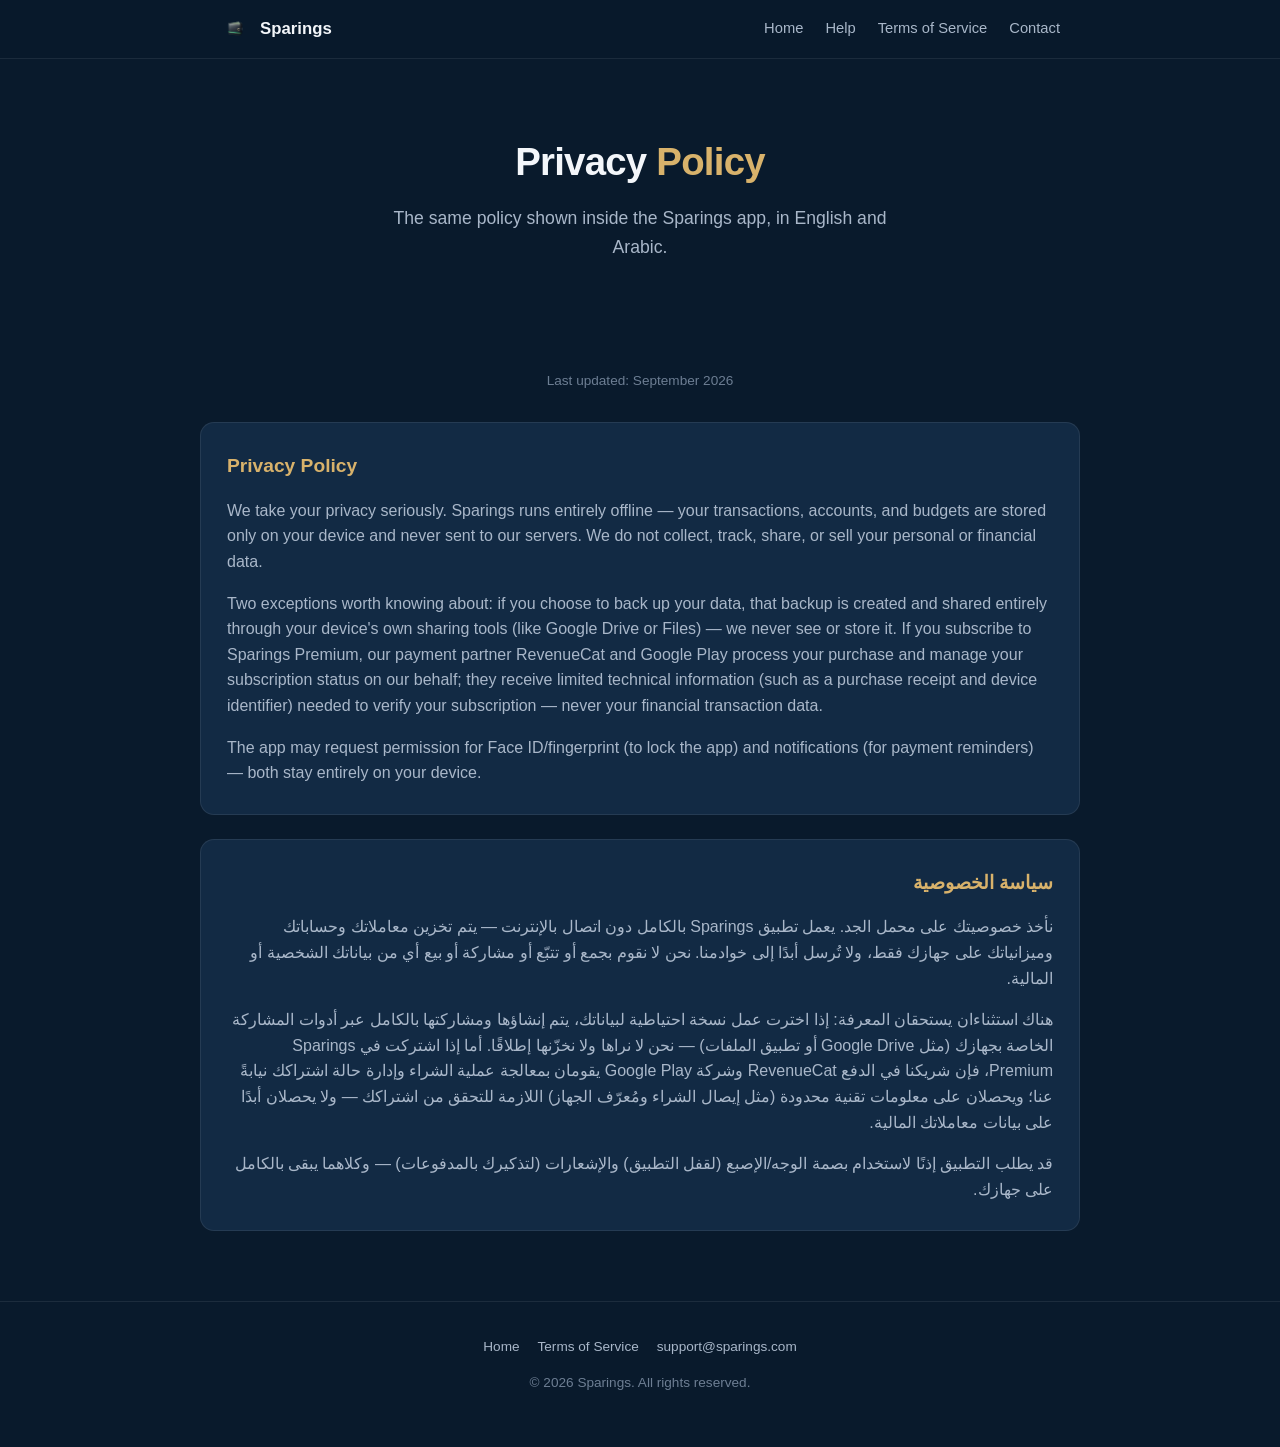
==== privacy.html @ 33c296d5 "Initial commit: Sparings marketing site Static site (no build step) with Home, Privacy Policy, and T" ====
<!DOCTYPE html>
<html lang="en">
<head>
<meta charset="UTF-8" />
<meta name="viewport" content="width=device-width, initial-scale=1.0" />
<title>Privacy Policy — Sparings</title>
<meta name="description" content="Sparings privacy policy: the app works fully offline and all financial data stays on your device." />
<link rel="icon" type="image/png" href="assets/favicon.png" />
<link rel="stylesheet" href="styles.css" />
</head>
<body>

<nav class="nav">
  <div class="wrap">
    <div class="nav-brand">
      <img src="assets/logo.png" alt="Sparings logo" />
      Sparings
    </div>
    <div class="nav-links">
      <a href="index.html">Home</a>
      <a href="index.html#help">Help</a>
      <a href="terms.html">Terms of Service</a>
      <a href="index.html#contact">Contact</a>
    </div>
  </div>
</nav>

<header class="hero" style="padding-bottom: 20px;">
  <h1>Privacy <span class="accent">Policy</span></h1>
  <p class="tagline">The same policy shown inside the Sparings app, in English and Arabic.</p>
</header>

<section class="block" style="border-top: none;">
  <div class="wrap">
    <p class="updated-note">Last updated: September 2026</p>

    <div class="policy-block">
      <h2>Privacy Policy</h2>
      <p>
        We take your privacy seriously. Sparings runs entirely offline — your transactions, accounts,
        and budgets are stored only on your device and never sent to our servers. We do not collect,
        track, share, or sell your personal or financial data.
      </p>
      <p>
        Two exceptions worth knowing about: if you choose to back up your data, that backup is created
        and shared entirely through your device's own sharing tools (like Google Drive or Files) — we
        never see or store it. If you subscribe to Sparings Premium, our payment partner RevenueCat and
        Google Play process your purchase and manage your subscription status on our behalf; they
        receive limited technical information (such as a purchase receipt and device identifier) needed
        to verify your subscription — never your financial transaction data.
      </p>
      <p>
        The app may request permission for Face ID/fingerprint (to lock the app) and notifications (for
        payment reminders) — both stay entirely on your device.
      </p>
    </div>

    <div class="policy-block rtl" lang="ar">
      <h2>سياسة الخصوصية</h2>
      <p>
        نأخذ خصوصيتك على محمل الجد. يعمل تطبيق Sparings بالكامل دون اتصال بالإنترنت — يتم تخزين
        معاملاتك وحساباتك وميزانياتك على جهازك فقط، ولا تُرسل أبدًا إلى خوادمنا. نحن لا نقوم بجمع أو
        تتبّع أو مشاركة أو بيع أي من بياناتك الشخصية أو المالية.
      </p>
      <p>
        هناك استثناءان يستحقان المعرفة: إذا اخترت عمل نسخة احتياطية لبياناتك، يتم إنشاؤها ومشاركتها
        بالكامل عبر أدوات المشاركة الخاصة بجهازك (مثل Google Drive أو تطبيق الملفات) — نحن لا نراها
        ولا نخزّنها إطلاقًا. أما إذا اشتركت في Sparings Premium، فإن شريكنا في الدفع RevenueCat وشركة
        Google Play يقومان بمعالجة عملية الشراء وإدارة حالة اشتراكك نيابةً عنا؛ ويحصلان على معلومات
        تقنية محدودة (مثل إيصال الشراء ومُعرّف الجهاز) اللازمة للتحقق من اشتراكك — ولا يحصلان أبدًا
        على بيانات معاملاتك المالية.
      </p>
      <p>
        قد يطلب التطبيق إذنًا لاستخدام بصمة الوجه/الإصبع (لقفل التطبيق) والإشعارات (لتذكيرك بالمدفوعات)
        — وكلاهما يبقى بالكامل على جهازك.
      </p>
    </div>
  </div>
</section>

<footer id="contact">
  <div class="wrap">
    <div class="footer-links">
      <a href="index.html">Home</a>
      <a href="terms.html">Terms of Service</a>
      <a href="mailto:support@sparings.com">support@sparings.com</a>
    </div>
    <p>© 2026 Sparings. All rights reserved.</p>
  </div>
</footer>

</body>
</html>
---- styles.css ----
/* Sparings — shared site styles */

:root {
  --bg: #091A2C;
  --bg-alt: #0F2338;
  --card: #122A44;
  --border: rgba(255, 255, 255, 0.08);
  --text-primary: #F3F6FA;
  --text-secondary: #A9B7C9;
  --text-muted: #6D7E93;
  --gold: #D8B26B;
  --green: #3FA876;
  --radius: 14px;
  --max-width: 880px;
}

* {
  box-sizing: border-box;
}

html {
  scroll-behavior: smooth;
}

body {
  margin: 0;
  background: var(--bg);
  color: var(--text-primary);
  font-family: -apple-system, BlinkMacSystemFont, "Segoe UI", Roboto, Helvetica, Arial, sans-serif;
  line-height: 1.6;
  -webkit-font-smoothing: antialiased;
}

a {
  color: var(--green);
  text-decoration: none;
}

a:hover {
  text-decoration: underline;
}

.wrap {
  max-width: var(--max-width);
  margin: 0 auto;
  padding: 0 20px;
}

/* Nav */
.nav {
  border-bottom: 1px solid var(--border);
  background: rgba(9, 26, 44, 0.85);
  backdrop-filter: blur(8px);
  position: sticky;
  top: 0;
  z-index: 10;
}

.nav .wrap {
  display: flex;
  align-items: center;
  justify-content: space-between;
  padding-top: 14px;
  padding-bottom: 14px;
}

.nav-brand {
  display: flex;
  align-items: center;
  gap: 10px;
  font-weight: 700;
  font-size: 1.05rem;
  color: var(--text-primary);
}

.nav-brand img {
  width: 30px;
  height: 30px;
}

.nav-links {
  display: flex;
  gap: 22px;
  font-size: 0.92rem;
}

.nav-links a {
  color: var(--text-secondary);
}

.nav-links a:hover {
  color: var(--text-primary);
  text-decoration: none;
}

/* Hero */
.hero {
  text-align: center;
  padding: 72px 20px 56px;
}

.hero img.logo {
  width: 96px;
  height: 96px;
  margin-bottom: 22px;
  filter: drop-shadow(0 6px 18px rgba(0, 0, 0, 0.35));
}

.hero h1 {
  font-size: 2.4rem;
  margin: 0 0 12px;
  letter-spacing: -0.02em;
}

.hero .accent {
  color: var(--gold);
}

.hero p.tagline {
  color: var(--text-secondary);
  font-size: 1.1rem;
  max-width: 520px;
  margin: 0 auto 30px;
}

.pill-row {
  display: flex;
  justify-content: center;
  gap: 10px;
  flex-wrap: wrap;
  margin-bottom: 34px;
}

.pill {
  border: 1px solid var(--border);
  background: var(--card);
  color: var(--text-secondary);
  font-size: 0.82rem;
  padding: 6px 14px;
  border-radius: 999px;
}

.pill .dot {
  color: var(--green);
  margin-inline-end: 6px;
}

/* Download buttons */
.download-row {
  display: flex;
  justify-content: center;
  gap: 14px;
  flex-wrap: wrap;
}

.btn-store {
  display: inline-flex;
  align-items: center;
  gap: 10px;
  border: 1px solid var(--border);
  background: var(--card);
  color: var(--text-muted);
  padding: 12px 22px;
  border-radius: var(--radius);
  font-size: 0.95rem;
  font-weight: 600;
  cursor: not-allowed;
  user-select: none;
}

.btn-store .store-icon {
  font-size: 1.2rem;
}

.btn-store .soon {
  font-size: 0.7rem;
  font-weight: 700;
  text-transform: uppercase;
  letter-spacing: 0.04em;
  color: var(--gold);
  border: 1px solid var(--gold);
  border-radius: 999px;
  padding: 2px 8px;
  margin-inline-start: 4px;
}

/* Sections */
section.block {
  padding: 46px 20px;
  border-top: 1px solid var(--border);
}

section.block .wrap {
  padding: 0;
}

.section-title {
  font-size: 1.5rem;
  margin: 0 0 8px;
  text-align: center;
}

.section-sub {
  color: var(--text-secondary);
  text-align: center;
  margin: 0 auto 34px;
  max-width: 520px;
}

/* Feature grid */
.feature-grid {
  display: grid;
  grid-template-columns: repeat(3, 1fr);
  gap: 16px;
}

@media (max-width: 640px) {
  .feature-grid {
    grid-template-columns: 1fr;
  }
}

.feature-card {
  background: var(--card);
  border: 1px solid var(--border);
  border-radius: var(--radius);
  padding: 20px;
}

.feature-card .icon {
  font-size: 1.6rem;
  margin-bottom: 10px;
  display: block;
}

.feature-card h3 {
  margin: 0 0 6px;
  font-size: 1.02rem;
}

.feature-card p {
  margin: 0;
  color: var(--text-secondary);
  font-size: 0.92rem;
}

/* Screenshot gallery ("See it in action") */
.screenshot-grid {
  display: grid;
  grid-template-columns: repeat(3, 1fr);
  gap: 22px 18px;
}

@media (max-width: 640px) {
  .screenshot-grid {
    grid-template-columns: repeat(2, 1fr);
    gap: 18px 12px;
  }
}

@media (max-width: 400px) {
  .screenshot-grid {
    grid-template-columns: 1fr;
    max-width: 260px;
    margin: 0 auto;
  }
}

.screenshot-card {
  display: flex;
  flex-direction: column;
  align-items: center;
  gap: 10px;
}

.screenshot-card img {
  display: block;
  width: 100%;
  height: auto;
  border-radius: var(--radius);
  border: 1px solid var(--border);
  background: var(--card);
  box-shadow: 0 10px 26px rgba(0, 0, 0, 0.35);
}

.screenshot-card span {
  font-size: 0.82rem;
  font-weight: 600;
  color: var(--text-secondary);
}

/* FAQ (native <details>) */
.faq-item {
  background: var(--card);
  border: 1px solid var(--border);
  border-radius: var(--radius);
  margin-bottom: 10px;
  overflow: hidden;
}

.faq-item summary {
  list-style: none;
  cursor: pointer;
  padding: 16px 20px;
  font-weight: 600;
  font-size: 0.98rem;
  display: flex;
  align-items: center;
  justify-content: space-between;
  gap: 12px;
}

.faq-item summary::-webkit-details-marker {
  display: none;
}

.faq-item summary::after {
  content: "+";
  color: var(--gold);
  font-size: 1.2rem;
  font-weight: 400;
  flex-shrink: 0;
}

.faq-item[open] summary::after {
  content: "\2212";
}

.faq-item .faq-answer {
  padding: 0 20px 18px;
  color: var(--text-secondary);
  font-size: 0.93rem;
}

/* Privacy / Terms pages */
.policy-block {
  background: var(--card);
  border: 1px solid var(--border);
  border-radius: var(--radius);
  padding: 28px 26px;
  margin-bottom: 24px;
}

.policy-block h2 {
  margin-top: 0;
  font-size: 1.2rem;
  color: var(--gold);
}

.policy-block p {
  color: var(--text-secondary);
  margin-bottom: 14px;
}

.policy-block p:last-child {
  margin-bottom: 0;
}

.policy-block.rtl {
  direction: rtl;
  text-align: right;
}

.updated-note {
  color: var(--text-muted);
  font-size: 0.85rem;
  text-align: center;
  margin-bottom: 30px;
}

/* Footer */
footer {
  border-top: 1px solid var(--border);
  padding: 34px 20px 40px;
  text-align: center;
  color: var(--text-muted);
  font-size: 0.85rem;
}

footer a {
  color: var(--text-secondary);
}

footer .footer-links {
  margin-bottom: 12px;
  display: flex;
  justify-content: center;
  gap: 18px;
  flex-wrap: wrap;
}

footer .footer-links a {
  color: var(--text-secondary);
}
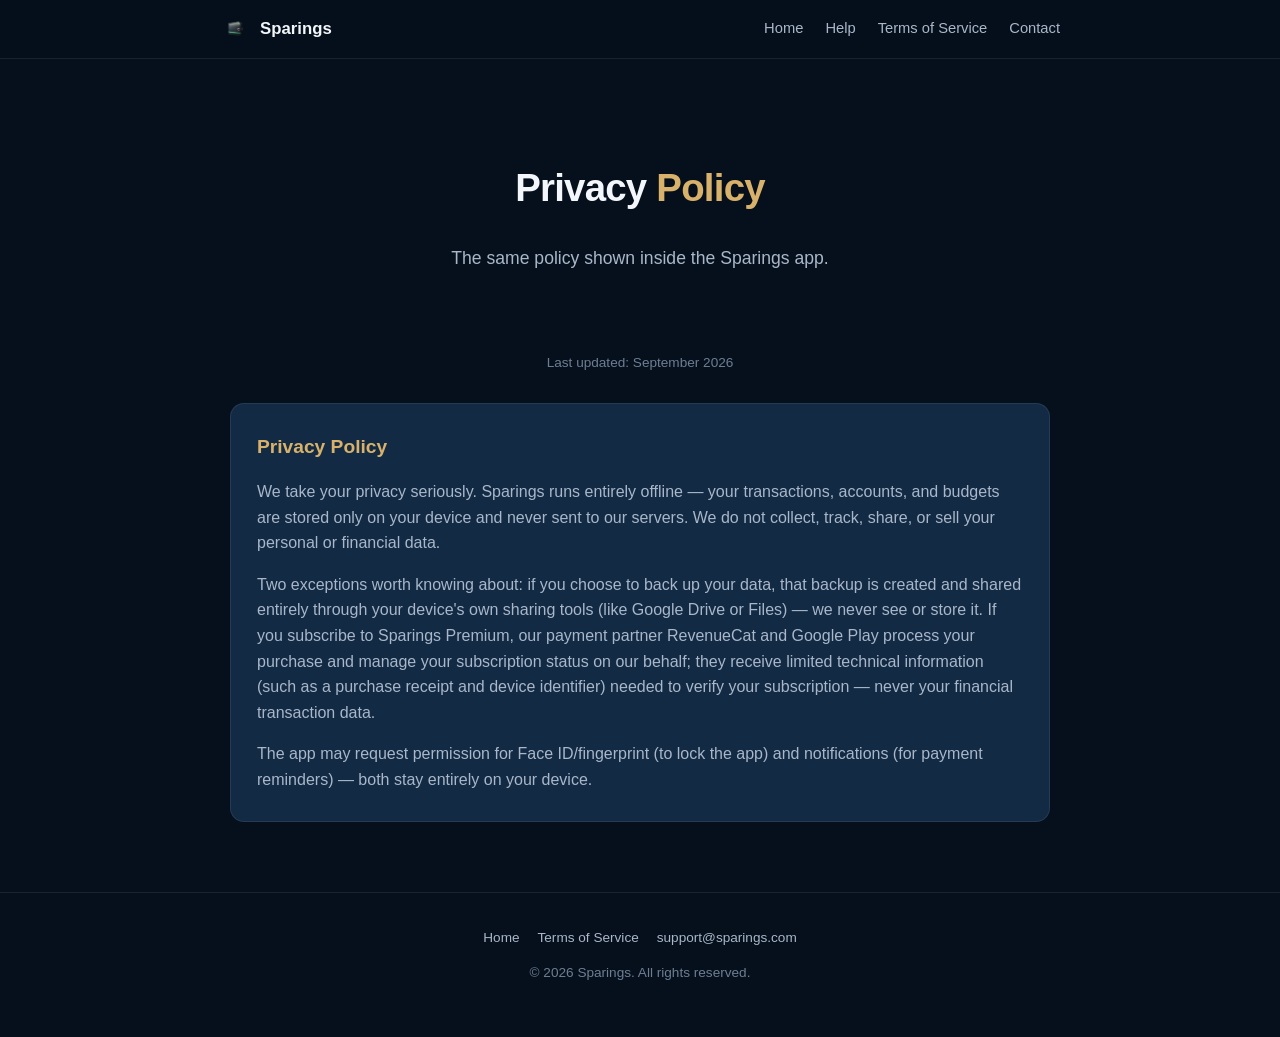
==== commit 3314a82a: "Center PP/TOS pages, hide Arabic section temporarily, add Soon tag to App Store badge, fix Google Pl" ====
--- a/privacy.html
+++ b/privacy.html
@@ -12,10 +12,10 @@
 
 <nav class="nav">
   <div class="wrap">
-    <div class="nav-brand">
+    <a href="index.html" class="nav-brand">
       <img src="assets/logo.png" alt="Sparings logo" />
       Sparings
-    </div>
+    </a>
     <div class="nav-links">
       <a href="index.html">Home</a>
       <a href="index.html#help">Help</a>
@@ -27,7 +27,7 @@
 
 <header class="hero" style="padding-bottom: 20px;">
   <h1>Privacy <span class="accent">Policy</span></h1>
-  <p class="tagline">The same policy shown inside the Sparings app, in English and Arabic.</p>
+  <p class="tagline">The same policy shown inside the Sparings app.</p>
 </header>
 
 <section class="block" style="border-top: none;">
@@ -55,6 +55,9 @@
       </p>
     </div>
 
+    <!-- Arabic translation — hidden for now (site/app are English-only
+         until the full localization pass after launch). Restore this
+         block, and the "in English and Arabic" subtitle wording, then.
     <div class="policy-block rtl" lang="ar">
       <h2>سياسة الخصوصية</h2>
       <p>
@@ -75,6 +78,7 @@
         — وكلاهما يبقى بالكامل على جهازك.
       </p>
     </div>
+    -->
   </div>
 </section>
 
--- a/styles.css
+++ b/styles.css
@@ -1,7 +1,9 @@
 /* Sparings — shared site styles */
 
 :root {
-  --bg: #091A2C;
+  /* Deepened ~36% in lightness from the original #091A2C, same hue/tone
+     (a dark navy-teal), so gold/green accents read with more contrast. */
+  --bg: #06101C;
   --bg-alt: #0F2338;
   --card: #122A44;
   --border: rgba(255, 255, 255, 0.08);
@@ -49,7 +51,9 @@
 /* Nav */
 .nav {
   border-bottom: 1px solid var(--border);
-  background: rgba(9, 26, 44, 0.85);
+  /* rgb(6, 16, 28) = --bg — kept as a literal (not var()) so the alpha
+     can be applied; update alongside --bg if that value ever changes. */
+  background: rgba(6, 16, 28, 0.85);
   backdrop-filter: blur(8px);
   position: sticky;
   top: 0;
@@ -73,6 +77,10 @@
   color: var(--text-primary);
 }
 
+.nav-brand:hover {
+  text-decoration: none;
+}
+
 .nav-brand img {
   width: 30px;
   height: 30px;
@@ -93,10 +101,66 @@
   text-decoration: none;
 }
 
+/* Nav — mobile hamburger toggle, hidden on desktop */
+.nav-toggle {
+  display: none;
+  flex-direction: column;
+  justify-content: center;
+  align-items: center;
+  gap: 4px;
+  width: 34px;
+  height: 34px;
+  padding: 0;
+  background: transparent;
+  border: 1px solid var(--border);
+  border-radius: 8px;
+  cursor: pointer;
+}
+
+.nav-toggle span {
+  display: block;
+  width: 16px;
+  height: 2px;
+  background: var(--text-primary);
+  border-radius: 2px;
+}
+
+/* Same breakpoint as .hero-inner's mobile layout below */
+@media (max-width: 900px) {
+  .nav-toggle {
+    display: flex;
+  }
+
+  .nav-links {
+    display: none;
+    position: absolute;
+    top: 100%;
+    left: 0;
+    right: 0;
+    flex-direction: column;
+    gap: 0;
+    background: var(--bg-alt);
+    border-bottom: 1px solid var(--border);
+  }
+
+  .nav-links.open {
+    display: flex;
+  }
+
+  .nav-links a {
+    padding: 14px 20px;
+    border-top: 1px solid var(--border);
+  }
+}
+
 /* Hero */
 .hero {
   text-align: center;
-  padding: 72px 20px 56px;
+  /* Bottom padding kept modest on purpose — section.block already adds its
+     own 46px top padding right after, so the two stack into the visible gap
+     before the next heading. Don't raise this much without accounting for
+     that combined total. */
+  padding: 72px 20px 40px;
 }
 
 .hero img.logo {
@@ -108,7 +172,7 @@
 
 .hero h1 {
   font-size: 2.4rem;
-  margin: 0 0 12px;
+  margin: 1 0 12px;
   letter-spacing: -0.02em;
 }
 
@@ -121,6 +185,46 @@
   font-size: 1.1rem;
   max-width: 520px;
   margin: 0 auto 30px;
+  margin-left: -1px;
+}
+
+/* Privacy/Terms pages only — <p class="tagline"> sits directly under
+   <header class="hero"> here (no .hero-inner/.hero-text wrapper like the
+   homepage), so the rule above's margin-left:-1px leaves margin-right at
+   its default "auto" with nothing to balance it against, which pins the
+   whole line to the left instead of centering it. Higher-specificity
+   direct-child selector restores centering without touching the homepage. */
+header.hero > p.tagline {
+  text-align: center;
+  max-width: 600px;
+  margin: 0 auto;
+}
+
+/* Hero layout — two columns on wide screens (copy left, floating phone
+   right); privacy.html/terms.html's plain text-only .hero (no .hero-inner)
+   is untouched by any of this and keeps the simple centered rules above. */
+.hero-inner {
+  max-width: 1080px;
+  margin: 0 auto;
+  display: flex;
+  align-items: center;
+  justify-content: center;
+  gap: 56px;
+}
+
+.hero-text {
+  flex: 1 1 420px;
+  text-align: left;
+}
+
+.hero-text .tagline {
+  margin: 0 0 30px;
+}
+
+.hero-text .pill-row,
+.hero-text .download-row {
+  justify-content: flex-start;
+  margin-left: -4px;
 }
 
 .pill-row {
@@ -145,7 +249,7 @@
   margin-inline-end: 6px;
 }
 
-/* Download buttons */
+/* Download buttons — official store badge artwork */
 .download-row {
   display: flex;
   justify-content: center;
@@ -153,35 +257,149 @@
   flex-wrap: wrap;
 }
 
-.btn-store {
-  display: inline-flex;
-  align-items: center;
-  gap: 10px;
-  border: 1px solid var(--border);
-  background: var(--card);
-  color: var(--text-muted);
-  padding: 12px 22px;
-  border-radius: var(--radius);
-  font-size: 0.95rem;
-  font-weight: 600;
-  cursor: not-allowed;
+.store-badge-wrap {
+  display: inline-block;
+  /* Google Play badge: no live listing yet, but nothing marks it
+     unavailable (that's App Store-only, via --soon below), so it should
+     read as a normal clickable link. */
+  cursor: pointer;
   user-select: none;
 }
 
-.btn-store .store-icon {
-  font-size: 1.2rem;
-}
-
-.btn-store .soon {
-  font-size: 0.7rem;
+.store-badge-wrap .store-badge {
+  /* Same explicit height on both badges, width left to follow each
+     logo's own natural aspect ratio. Both source files are now trimmed
+     to a tight bounding box around their visible black badge shape (no
+     transparent canvas padding), so the rendered img box IS the visible
+     badge — no hidden margin to throw off the match. */
+  display: block;
+  height: 48px;
+  width: auto;
+}
+
+@media (max-width: 900px) {
+  .download-row {
+    flex-direction: row;
+    gap: 12px;
+  }
+
+  /* ~28% smaller than the desktop-fix's 64px, so both badges sit on one
+     row without wrapping even at 375px — still the same explicit-height
+     approach, so they stay equal to each other. */
+  .store-badge-wrap .store-badge {
+    height: 46px;
+    width: auto;
+  }
+}
+
+/* App Store badge only — iOS isn't available yet. Google Play's own
+   .store-badge-wrap is untouched (still full opacity, no "Soon" tag). */
+.store-badge-wrap--soon {
+  position: relative;
+  opacity: 0.6;
+  pointer-events: none;
+}
+
+.badge-soon-tag {
+  position: absolute;
+  top: -8px;
+  right: -8px;
+  /* Explicit gold per spec (#d9a441) — a touch warmer/more saturated
+     than the --gold token (#D8B26B) used elsewhere; dark navy text via
+     --bg for contrast, same as the page background. */
+  background: #d9a441;
+  color: var(--bg);
+  font-size: 11px;
   font-weight: 700;
   text-transform: uppercase;
   letter-spacing: 0.04em;
-  color: var(--gold);
-  border: 1px solid var(--gold);
+  line-height: 1.4;
+  padding: 2px 7px;
   border-radius: 999px;
-  padding: 2px 8px;
-  margin-inline-start: 4px;
+}
+
+/* Hero visual — a floating "phone" (pure CSS frame, no external art) tilted
+   slightly, with an asymmetric ambient glow behind it. Right column on wide
+   screens; see the @media block below for the stacked/centered phone-only
+   mobile version. */
+.hero-visual {
+  position: relative;
+  flex: 0 0 auto;
+  width: 320px;
+  display: flex;
+  justify-content: center;
+}
+
+.hero-glow {
+  position: absolute;
+  width: 500px;
+  height: 500px;
+  top: -70px;
+  left: -100px;
+  background: radial-gradient(circle at 42% 38%, var(--gold) 0%, var(--green) 48%, transparent 72%);
+  filter: blur(80px);
+  opacity: 0.4;
+  z-index: 0;
+  pointer-events: none;
+}
+
+.hero-phone {
+  position: relative;
+  z-index: 1;
+  width: 280px;
+  border-radius: 36px;
+  /* --card mixed with --bg — a shade darker than the card surface, reading
+     as a physical device bezel rather than another UI card. */
+  border: 9px solid #0e2238;
+  box-shadow: 0 40px 80px rgba(0, 0, 0, 0.5), 0 16px 32px rgba(0, 0, 0, 0.35);
+  overflow: hidden;
+  transform: rotate(-6deg);
+  background: var(--card);
+}
+
+.hero-phone img {
+  display: block;
+  width: 100%;
+  border-radius: 28px;
+}
+
+@media (max-width: 900px) {
+  .hero-inner {
+    flex-direction: column;
+    gap: 44px;
+  }
+
+  .hero-text {
+    text-align: center;
+  }
+
+  .hero-text .tagline {
+    margin: 0 auto 30px;
+  }
+
+  .hero-text .pill-row,
+  .hero-text .download-row {
+    justify-content: center;
+  }
+
+  .hero-visual {
+    width: 100%;
+    /* Phone appears first on mobile — DOM order (heading first) is
+       untouched for accessibility/SEO; this is purely a visual reorder. */
+    order: -1;
+  }
+
+  .hero-phone {
+    width: 200px;
+  }
+
+  .hero-glow {
+    width: 320px;
+    height: 320px;
+    top: -25px;
+    left: 50%;
+    transform: translateX(-58%);
+  }
 }
 
 /* Sections */
@@ -207,16 +425,83 @@
   max-width: 520px;
 }
 
-/* Feature grid */
-.feature-grid {
-  display: grid;
-  grid-template-columns: repeat(3, 1fr);
+/* Horizontal scroll-snap sliders — shared track/card mechanics for
+   "Why Sparings" and "See it in action" at ALL widths, so the two read as
+   one consistent pattern. Each section's own card content (icon/text vs.
+   image/label) is styled separately below. */
+.feature-grid,
+.screenshot-grid {
+  display: flex;
+  overflow-x: auto;
+  scroll-snap-type: x mandatory;
   gap: 16px;
-}
-
-@media (max-width: 640px) {
-  .feature-grid {
-    grid-template-columns: 1fr;
+  padding-bottom: 4px;
+  -webkit-overflow-scrolling: touch;
+  scrollbar-width: none; /* Firefox */
+  -ms-overflow-style: none; /* IE/Edge */
+}
+
+.feature-grid::-webkit-scrollbar,
+.screenshot-grid::-webkit-scrollbar {
+  display: none; /* Chrome/Safari — visually hidden, scrolling stays functional */
+}
+
+.feature-card,
+.screenshot-card {
+  flex: 0 0 auto;
+  width: min(78vw, 300px);
+  scroll-snap-align: start;
+}
+
+/* Desktop prev/next slider arrows (injected by JS around each track).
+   Mobile keeps pure touch-swipe — hidden below the site's existing 900px
+   breakpoint. */
+.slider-wrap {
+  position: relative;
+}
+
+.slider-arrow {
+  display: flex;
+  align-items: center;
+  justify-content: center;
+  position: absolute;
+  top: 50%;
+  transform: translateY(-50%);
+  width: 36px;
+  height: 36px;
+  border-radius: 50%;
+  border: 1px solid var(--border);
+  /* var(--card) (#122A44) at reduced opacity — a translucent dark disc
+     that reads consistently over any card/screenshot underneath it. */
+  background: rgba(18, 42, 68, 0.85);
+  color: var(--text-primary);
+  font-size: 1.3rem;
+  line-height: 1;
+  cursor: pointer;
+  z-index: 2;
+  padding: 0;
+}
+
+.slider-arrow:hover {
+  border-color: var(--gold);
+}
+
+.slider-arrow:disabled {
+  opacity: 0.35;
+  cursor: default;
+}
+
+.slider-arrow-prev {
+  left: -8px;
+}
+
+.slider-arrow-next {
+  right: -8px;
+}
+
+@media (max-width: 900px) {
+  .slider-arrow {
+    display: none;
   }
 }
 
@@ -244,28 +529,8 @@
   font-size: 0.92rem;
 }
 
-/* Screenshot gallery ("See it in action") */
-.screenshot-grid {
-  display: grid;
-  grid-template-columns: repeat(3, 1fr);
-  gap: 22px 18px;
-}
-
-@media (max-width: 640px) {
-  .screenshot-grid {
-    grid-template-columns: repeat(2, 1fr);
-    gap: 18px 12px;
-  }
-}
-
-@media (max-width: 400px) {
-  .screenshot-grid {
-    grid-template-columns: 1fr;
-    max-width: 260px;
-    margin: 0 auto;
-  }
-}
-
+/* Screenshot gallery ("See it in action") — track/card sizing shared with
+   .feature-grid above; only this section's own content layout lives here. */
 .screenshot-card {
   display: flex;
   flex-direction: column;
@@ -339,6 +604,12 @@
   border-radius: var(--radius);
   padding: 28px 26px;
   margin-bottom: 24px;
+  /* Centered column — the paragraph text inside keeps its own normal
+     alignment (left for English, right for .rtl); only the card itself
+     is constrained/centered. */
+  max-width: 820px;
+  margin-left: auto;
+  margin-right: auto;
 }
 
 .policy-block h2 {
